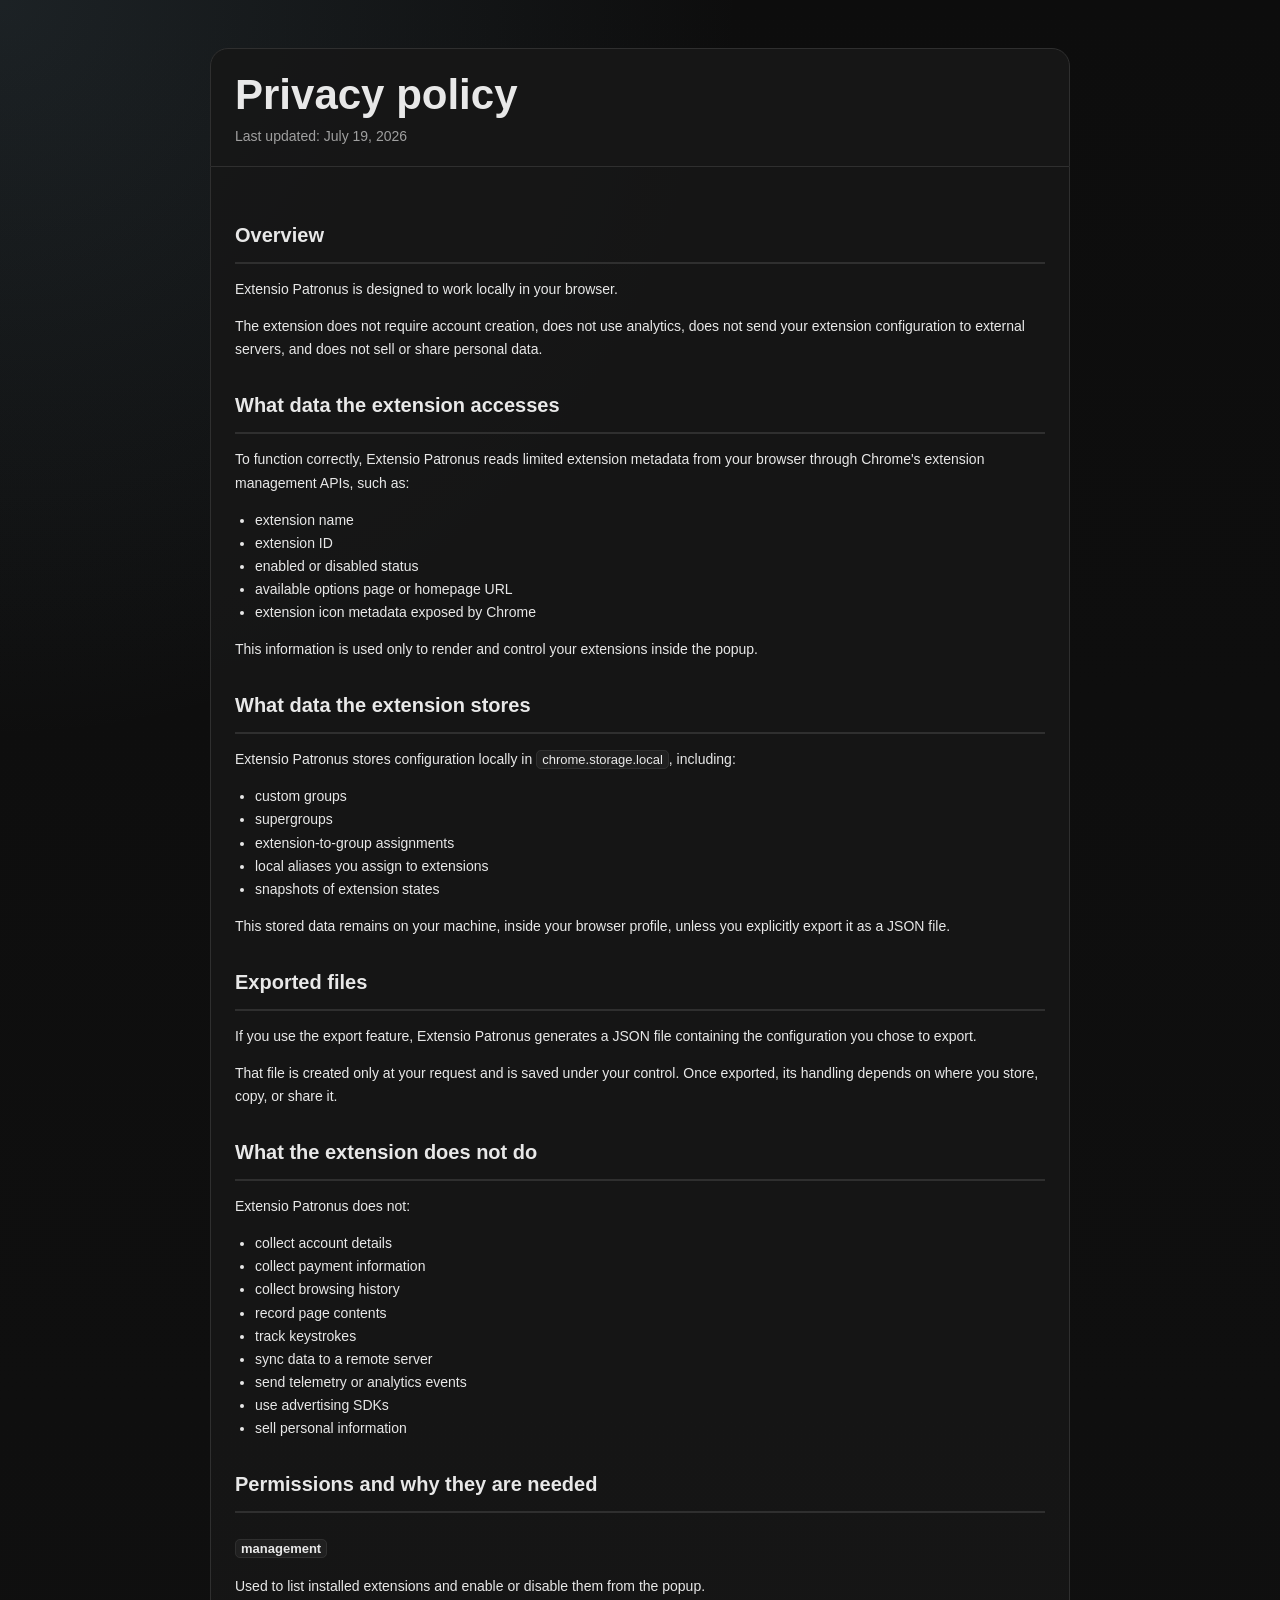
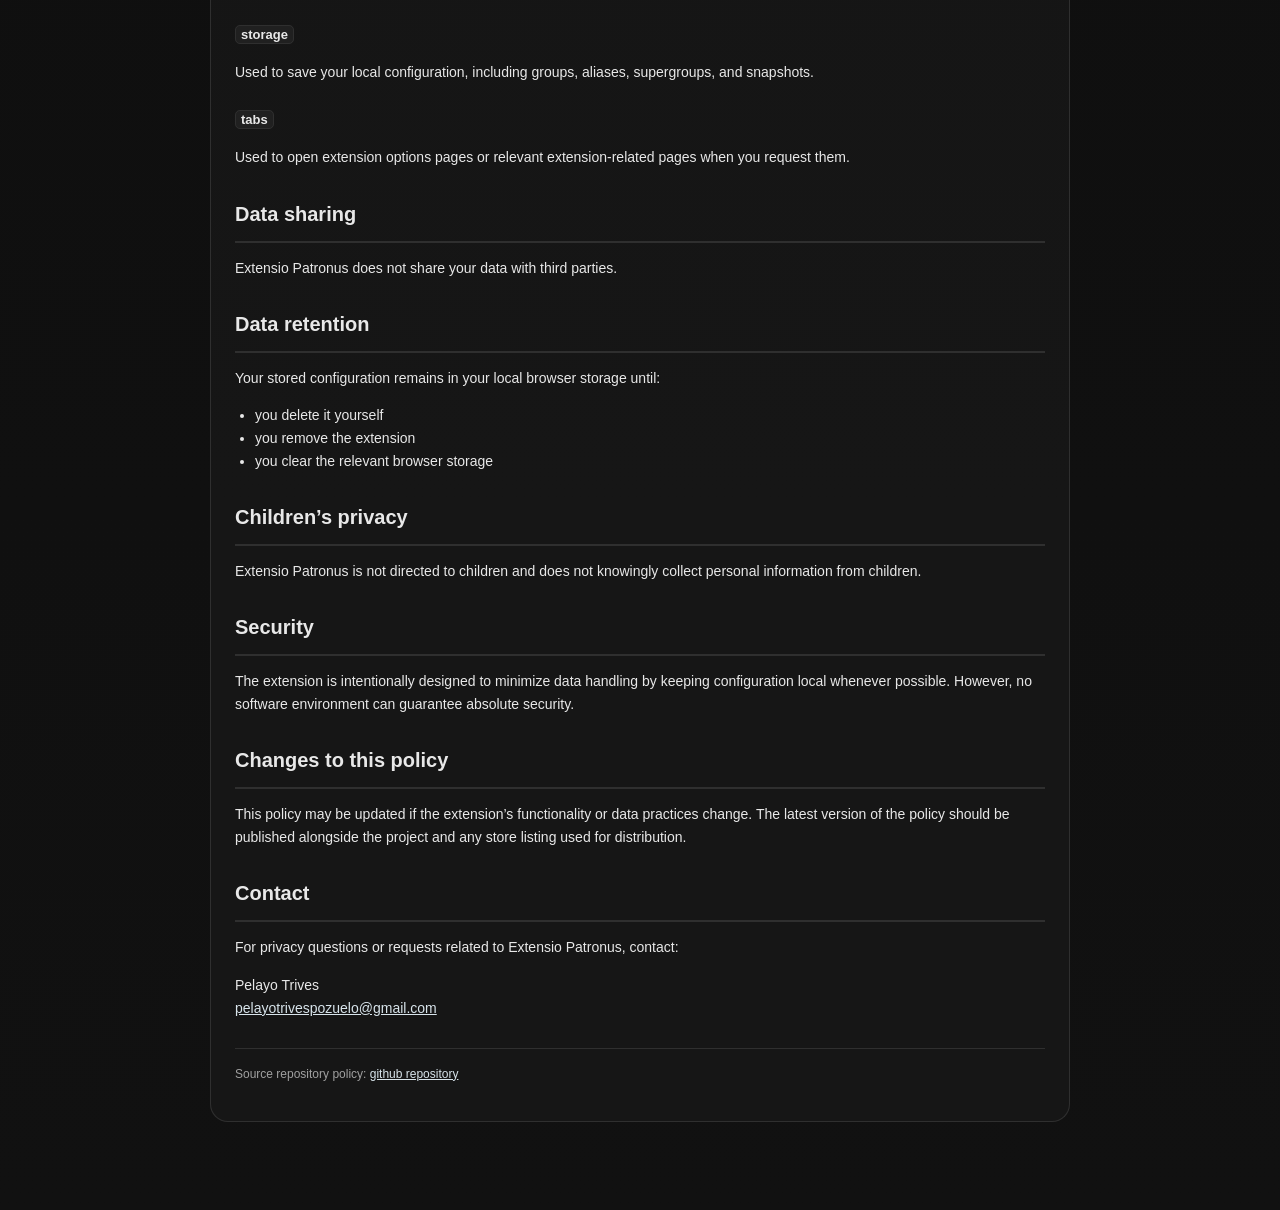
==== extensio-patronus/docs/privacy/index.html @ ea612d15 "docs(extensio-patronus): add privacy policy page" ====
<!doctype html>
<html lang="en">
  <head>
    <meta charset="UTF-8" />
    <meta name="viewport" content="width=device-width, initial-scale=1.0" />
    <title>Privacy policy | Extensio Patronus</title>
    <link rel="icon" type="image/png" href="../../icons/icon-32.png" />
    <meta
      name="description"
      content="Privacy policy for Extensio Patronus, a Chrome extension that organizes, toggles, and restores extension setups locally in your browser."
    />
    <style>
      :root {
        --bg: #0d0d0d;
        --panel: #171717;
        --panel-2: #202020;
        --ink: #e8e8e8;
        --muted: #a0a0a0;
        --line: #2f2f2f;
        --accent: #6b8fa3;
      }

      * {
        box-sizing: border-box;
      }

      body {
        margin: 0;
        background:
          radial-gradient(circle at top left, rgba(107, 143, 163, 0.16), transparent 24%),
          linear-gradient(180deg, #0d0d0d 0%, #111111 100%);
        color: var(--ink);
        font-family: "JetBrains Mono", "IBM Plex Sans", "Consolas", sans-serif;
        line-height: 1.65;
      }

      .shell {
        width: min(860px, calc(100vw - 32px));
        margin: 48px auto;
        padding: 0 0 40px;
      }

      .hero {
        padding: 24px 24px 18px;
        border: 1px solid var(--line);
        border-radius: 18px 18px 0 0;
        background: rgba(23, 23, 23, 0.94);
      }

      .hero h1 {
        margin: 0 0 8px;
        font-size: clamp(30px, 5vw, 42px);
        line-height: 1.05;
      }

      .hero p {
        margin: 0;
        color: var(--muted);
        font-size: 14px;
      }

      .policy {
        padding: 24px;
        border: 1px solid var(--line);
        border-top: 0;
        border-radius: 0 0 18px 18px;
        background: rgba(23, 23, 23, 0.9);
      }

      h2 {
        margin: 28px 0 10px;
        font-size: 20px;
      }

      h3 {
        margin: 22px 0 8px;
        font-size: 16px;
      }

      p,
      li {
        font-size: 14px;
      }

      ul {
        margin: 8px 0 0;
        padding-left: 20px;
      }

      code {
        padding: 1px 5px;
        border: 1px solid var(--line);
        border-radius: 5px;
        background: var(--panel-2);
        color: var(--ink);
        font-family: inherit;
        font-size: 13px;
      }

      .footer {
        margin-top: 28px;
        padding-top: 16px;
        border-top: 1px solid var(--line);
        color: var(--muted);
        font-size: 12px;
      }

      a {
        color: #d8e4eb;
      }

      @media (max-width: 640px) {
        .shell {
          margin: 20px auto;
        }

        .hero,
        .policy {
          padding: 18px;
        }
      }
    </style>
  </head>
  <body>
    <main class="shell">
      <section class="hero">
        <h1>Privacy policy</h1>
        <p>Last updated: July 19, 2026</p>
      </section>

      <article class="policy">
        <h2>Overview</h2>
        <hr style="border: 1px solid var(--line);" />
        <p>
          Extensio Patronus is designed to work locally in your browser.
        </p>
        <p>
          The extension does not require account creation, does not use analytics,
          does not send your extension configuration to external servers, and does
          not sell or share personal data.
        </p>

        <h2>What data the extension accesses</h2>
        <hr style="border: 1px solid var(--line);" />
        <p>
          To function correctly, Extensio Patronus reads limited extension metadata
          from your browser through Chrome's extension management APIs, such as:
        </p>
        <ul>
          <li>extension name</li>
          <li>extension ID</li>
          <li>enabled or disabled status</li>
          <li>available options page or homepage URL</li>
          <li>extension icon metadata exposed by Chrome</li>
        </ul>
        <p>
          This information is used only to render and control your extensions
          inside the popup.
        </p>

        <h2>What data the extension stores</h2>
        <hr style="border: 1px solid var(--line);" />
        <p>
          Extensio Patronus stores configuration locally in
          <code>chrome.storage.local</code>, including:
        </p>
        <ul>
          <li>custom groups</li>
          <li>supergroups</li>
          <li>extension-to-group assignments</li>
          <li>local aliases you assign to extensions</li>
          <li>snapshots of extension states</li>
        </ul>
        <p>
          This stored data remains on your machine, inside your browser profile,
          unless you explicitly export it as a JSON file.
        </p>

        <h2>Exported files</h2>
        <hr style="border: 1px solid var(--line);" />
        <p>
          If you use the export feature, Extensio Patronus generates a JSON file
          containing the configuration you chose to export.
        </p>
        <p>
          That file is created only at your request and is saved under your
          control. Once exported, its handling depends on where you store, copy,
          or share it.
        </p>

        <h2>What the extension does not do</h2>
        <hr style="border: 1px solid var(--line);" />
        <p>Extensio Patronus does not:</p>
        <ul>
          <li>collect account details</li>
          <li>collect payment information</li>
          <li>collect browsing history</li>
          <li>record page contents</li>
          <li>track keystrokes</li>
          <li>sync data to a remote server</li>
          <li>send telemetry or analytics events</li>
          <li>use advertising SDKs</li>
          <li>sell personal information</li>
        </ul>

        <h2>Permissions and why they are needed</h2>
        <hr style="border: 1px solid var(--line);" />
        <h3><code>management</code></h3>
        <p>
          Used to list installed extensions and enable or disable them from the
          popup.
        </p>

        <h3><code>storage</code></h3>
        <p>
          Used to save your local configuration, including groups, aliases,
          supergroups, and snapshots.
        </p>

        <h3><code>tabs</code></h3>
        <p>
          Used to open extension options pages or relevant extension-related pages
          when you request them.
        </p>

        <h2>Data sharing</h2>
        <hr style="border: 1px solid var(--line);" />
        <p>Extensio Patronus does not share your data with third parties.</p>

        <h2>Data retention</h2>
        <hr style="border: 1px solid var(--line);" />
        <p>Your stored configuration remains in your local browser storage until:</p>
        <ul>
          <li>you delete it yourself</li>
          <li>you remove the extension</li>
          <li>you clear the relevant browser storage</li>
        </ul>

        <h2>Children’s privacy</h2>
        <hr style="border: 1px solid var(--line);" />
        <p>
          Extensio Patronus is not directed to children and does not knowingly
          collect personal information from children.
        </p>

        <h2>Security</h2>
        <hr style="border: 1px solid var(--line);" />
        <p>
          The extension is intentionally designed to minimize data handling by
          keeping configuration local whenever possible. However, no software
          environment can guarantee absolute security.
        </p>

        <h2>Changes to this policy</h2>
        <hr style="border: 1px solid var(--line);" />
        <p>
          This policy may be updated if the extension’s functionality or data
          practices change. The latest version of the policy should be published
          alongside the project and any store listing used for distribution.
        </p>

        <h2>Contact</h2>
        <hr style="border: 1px solid var(--line);" />
        <p>
          For privacy questions or requests related to Extensio Patronus, contact:
        </p>
        <p>
          Pelayo Trives<br />
          <a href="mailto:pelayotrivespozuelo@gmail.com">pelayotrivespozuelo@gmail.com</a>
        </p>

        <p class="footer">
          Source repository policy:
          <a href="https://github.com/pelayotrives/chrome-extensions/tree/main/extensio-patronus" rel="noopener noreferrer">github repository</a>
        </p>
      </article>
    </main>
  </body>
</html>
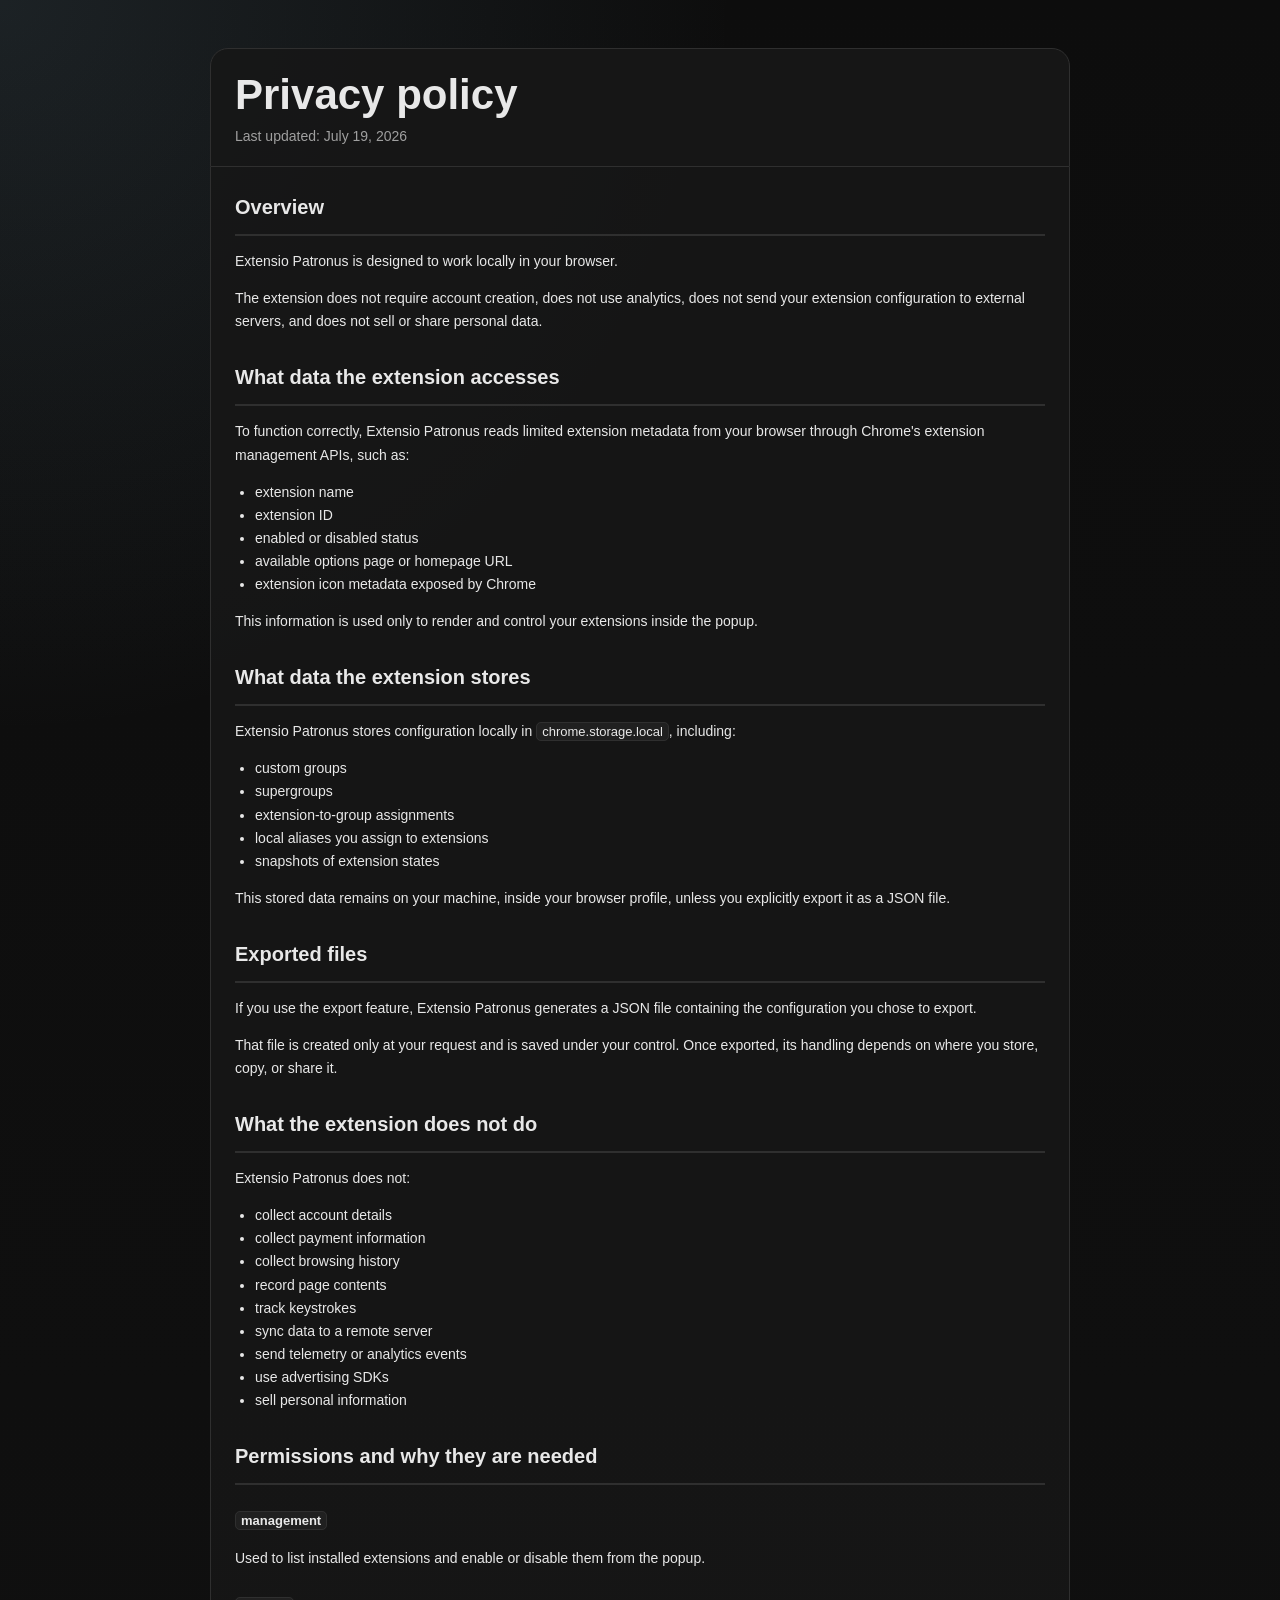
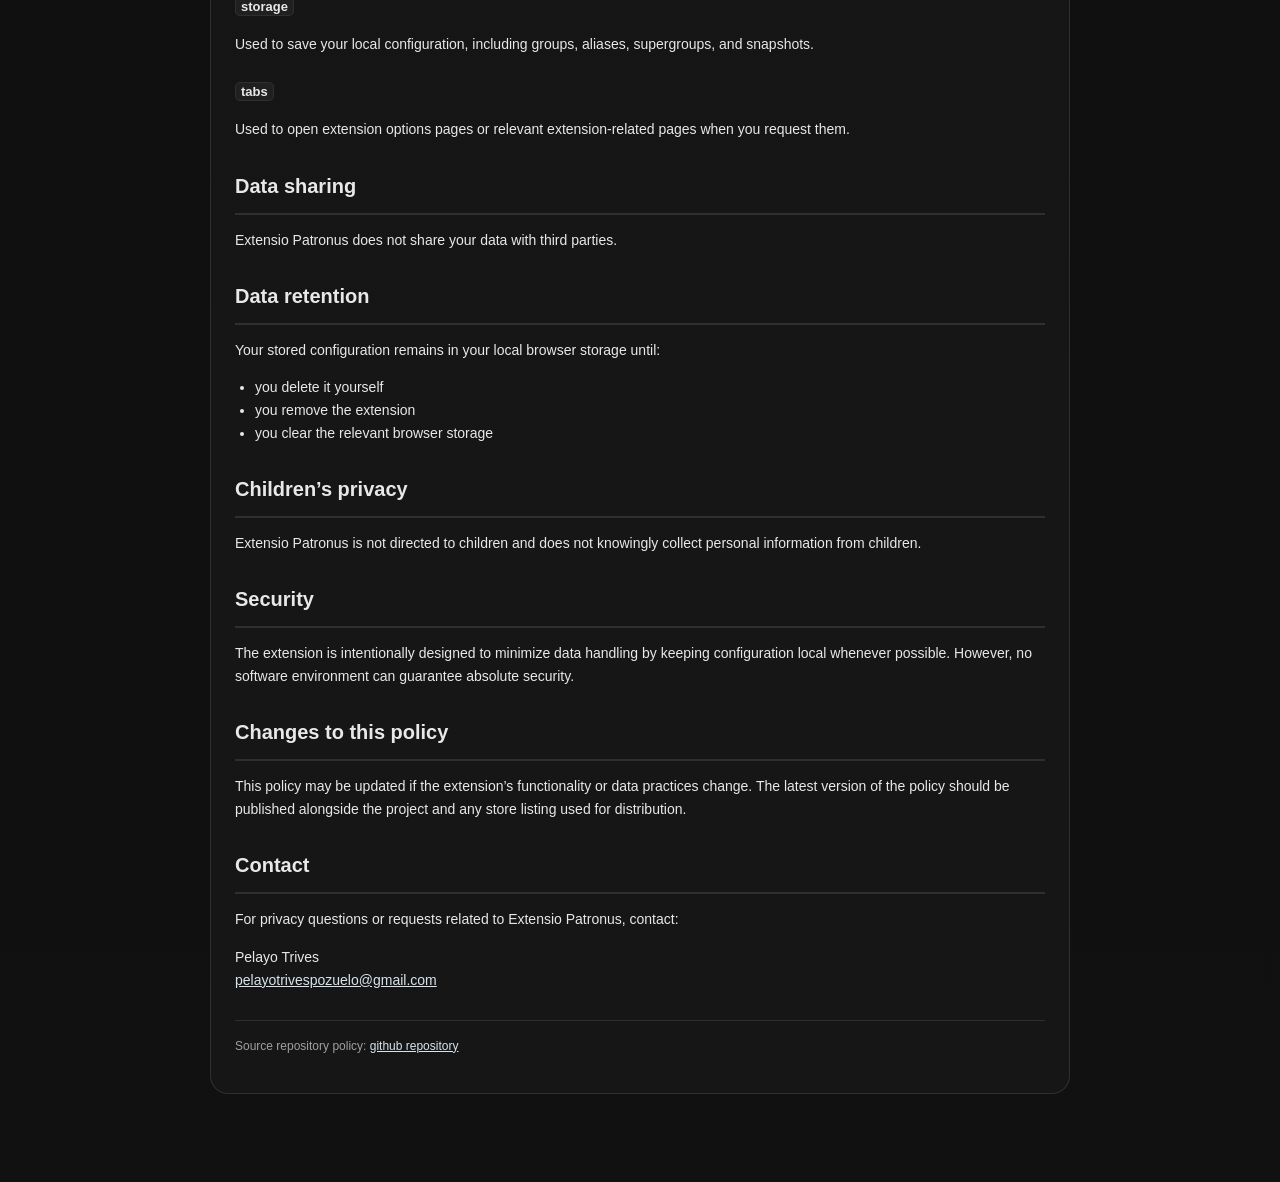
==== commit 6bc30a07: "ci(extensio-patronus): configure GitHub Pages deployment for docs" ====
--- a/extensio-patronus/docs/privacy/index.html
+++ b/extensio-patronus/docs/privacy/index.html
@@ -129,7 +129,7 @@
       </section>
 
       <article class="policy">
-        <h2>Overview</h2>
+        <h2 style="margin-top: 0px">Overview</h2>
         <hr style="border: 1px solid var(--line);" />
         <p>
           Extensio Patronus is designed to work locally in your browser.
